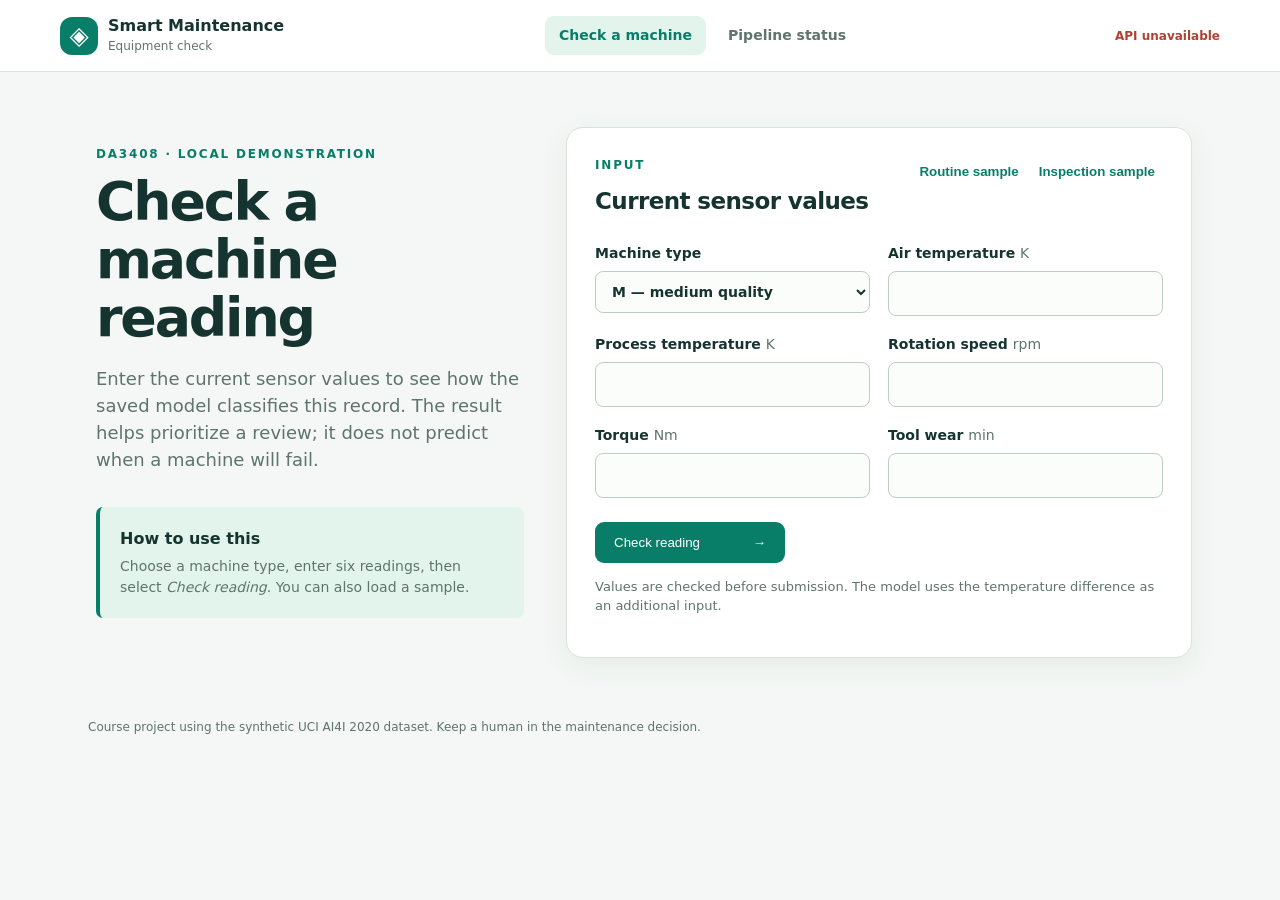
==== ui/index.html @ 77b2cf8d "Serve model with API and separate UI" ====
<!doctype html>
<html lang="en"><head><meta charset="utf-8"><meta name="viewport" content="width=device-width,initial-scale=1"><title>Smart Maintenance Monitor</title><link rel="stylesheet" href="style.css"></head>
<body><header class="topbar"><div class="brand"><span class="mark">◈</span><div><strong>Smart Maintenance</strong><small>Equipment check</small></div></div><nav><a class="active" href="index.html">Check a machine</a><a href="pipeline.html">Pipeline status</a></nav><span id="service" class="service">Checking services…</span></header>
<main class="layout"><section class="intro"><p class="eyebrow">DA3408 · LOCAL DEMONSTRATION</p><h1>Check a machine reading</h1><p>Enter the current sensor values to see how the saved model classifies this record. The result helps prioritize a review; it does not predict when a machine will fail.</p><div class="fact"><strong>How to use this</strong><span>Choose a machine type, enter six readings, then select <em>Check reading</em>. You can also load a sample.</span></div></section>
<section class="panel"><div class="panelhead"><div><p class="eyebrow">INPUT</p><h2>Current sensor values</h2></div><div class="sample-actions"><button class="textbutton" id="sample" type="button">Routine sample</button><button class="textbutton" id="alert-sample" type="button">Inspection sample</button></div></div><form id="form"><div class="fields"><label>Machine type<select name="type" required><option value="L">L — low quality</option><option value="M" selected>M — medium quality</option><option value="H">H — high quality</option></select></label><label>Air temperature <span>K</span><input name="air_temperature_k" type="number" min="250" max="350" step="0.1" required></label><label>Process temperature <span>K</span><input name="process_temperature_k" type="number" min="250" max="400" step="0.1" required></label><label>Rotation speed <span>rpm</span><input name="rotational_speed_rpm" type="number" min="100" max="5000" step="1" required></label><label>Torque <span>Nm</span><input name="torque_nm" type="number" min="0" max="100" step="0.1" required></label><label>Tool wear <span>min</span><input name="tool_wear_min" type="number" min="0" max="300" step="1" required></label></div><button id="submit" class="primary" type="submit">Check reading <span>→</span></button><p class="hint">Values are checked before submission. The model uses the temperature difference as an additional input.</p></form></section>
<section id="result" class="result hidden" aria-live="polite"></section></main><footer>Course project using the synthetic UCI AI4I 2020 dataset. Keep a human in the maintenance decision.</footer><script src="app.js"></script></body></html>
---- ui/style.css ----
:root{--bg:#f4f7f5;--ink:#16342f;--muted:#5e746d;--line:#d7e3dc;--accent:#087e69;--accent2:#e3f4ed;--white:#fff;--warn:#b36912;--warnbg:#fff1d8}*{box-sizing:border-box}body{margin:0;background:var(--bg);color:var(--ink);font:16px/1.5 system-ui,-apple-system,BlinkMacSystemFont,"Segoe UI",sans-serif}.topbar{display:flex;align-items:center;gap:34px;justify-content:space-between;background:var(--white);border-bottom:1px solid var(--line);padding:16px max(28px,calc((100vw - 1160px)/2))}.brand{display:flex;align-items:center;gap:10px;min-width:230px}.mark{display:grid;place-items:center;width:38px;height:38px;border-radius:12px;background:#087e69;color:#fff;font-size:25px}.brand strong,.brand small{display:block;line-height:1.15}.brand small{color:var(--muted);font-size:12px;margin-top:4px}nav{display:flex;gap:8px}nav a{color:var(--muted);text-decoration:none;padding:9px 14px;border-radius:9px;font-weight:600;font-size:14px;white-space:nowrap}nav a.active,nav a:hover{background:var(--accent2);color:var(--accent)}.service{font-size:12px;font-weight:700;color:var(--muted);white-space:nowrap}.service.ready{color:var(--accent)}.service.down{color:#b04132}.layout,.pipeline-layout{max-width:1160px;margin:55px auto;padding:0 28px}.layout{display:grid;grid-template-columns:minmax(260px,.83fr) minmax(450px,1.17fr);gap:34px;align-items:start}.intro{padding:18px 8px}.eyebrow{font-size:12px;letter-spacing:.15em;font-weight:800;color:var(--accent);margin:0 0 10px}h1{font-size:clamp(34px,4.2vw,58px);line-height:1.08;letter-spacing:-.04em;margin:0 0 18px}h2{font-size:23px;letter-spacing:-.025em;margin:0}.intro>p:not(.eyebrow),.lead{color:var(--muted);font-size:18px;max-width:590px}.fact{margin-top:34px;background:var(--accent2);padding:20px;border-left:4px solid var(--accent);border-radius:7px}.fact strong,.fact span{display:block}.fact span{color:var(--muted);font-size:14px;margin-top:5px}.panel{background:var(--white);border:1px solid var(--line);border-radius:17px;padding:28px;box-shadow:0 8px 28px #204b3610}.panelhead{display:flex;align-items:start;justify-content:space-between;gap:15px;margin-bottom:24px}.textbutton{background:transparent;border:0;color:var(--accent);font-weight:700;cursor:pointer;padding:8px}.fields{display:grid;grid-template-columns:1fr 1fr;gap:18px}.fields label{font-size:14px;font-weight:700}.fields label span{font-weight:400;color:var(--muted)}input,select{display:block;width:100%;margin-top:7px;background:#fbfdfb;border:1px solid #becdc4;border-radius:8px;padding:11px 12px;font:inherit;color:var(--ink)}input:focus,select:focus{outline:3px solid #b9e6d4;border-color:var(--accent)}button.primary{border:0;border-radius:9px;background:var(--accent);color:white;font:700 15px inherit;cursor:pointer;padding:13px 19px;margin-top:24px;min-width:190px;text-align:left}button.primary span{float:right;margin-left:24px}button.primary:disabled{opacity:.55;cursor:wait}.hint{color:var(--muted);font-size:13px;margin-top:14px}.sample-actions{display:flex;gap:4px;flex-wrap:wrap;justify-content:end}.result{grid-column:2;background:#e4f4ed;border:1px solid #afd9c4;border-radius:15px;padding:25px}.result.alert{background:var(--warnbg);border-color:#e8c481}.result h2{margin:3px 0 5px}.result .score{font-size:43px;font-weight:800;line-height:1.1}.result p{margin:8px 0;color:#38574d}.result .meta{font-size:12px;color:var(--muted)}.result button{margin-top:10px;border:1px solid var(--line);background:#fff;border-radius:8px;padding:9px 12px;color:var(--ink);cursor:pointer}.hidden{display:none}footer{margin:60px auto 24px;max-width:1160px;padding:0 28px;color:var(--muted);font-size:12px}.pipeline-layout h1{font-size:48px}.pipeline-grid{display:grid;grid-template-columns:1fr 1fr;gap:25px;margin-top:28px}.notice{background:#edf5f0;color:#355f4b;padding:12px 14px;border-radius:8px;font-size:14px}.stages{display:grid;gap:11px;margin-top:19px}.stage{border:1px solid var(--line);border-radius:10px;padding:12px 14px;display:flex;align-items:center;justify-content:space-between;gap:10px}.stage strong{font-size:14px}.stage small{display:block;color:var(--muted)}.pill{background:#ddf3e7;color:#13704d;padding:4px 9px;border-radius:30px;font-size:12px;font-weight:800}.pill.missing{background:#fff0d4;color:#9c5f0b}.console{background:#132a27;color:#e9f9ee;border-radius:9px;white-space:pre-wrap;overflow:auto;max-height:240px;padding:16px;min-height:160px;font:12px/1.55 ui-monospace,SFMono-Regular,Consolas,monospace}@media(max-width:900px){.topbar{flex-wrap:wrap;gap:12px}.layout,.pipeline-grid{grid-template-columns:1fr}.layout{margin-top:32px}.intro{padding:0}.result{grid-column:1}}@media(max-width:540px){.topbar{padding:14px 18px}.service{width:100%}.layout,.pipeline-layout{padding:0 18px}.panel{padding:20px}.fields{grid-template-columns:1fr}h1{font-size:38px}nav a{padding:8px 10px}}
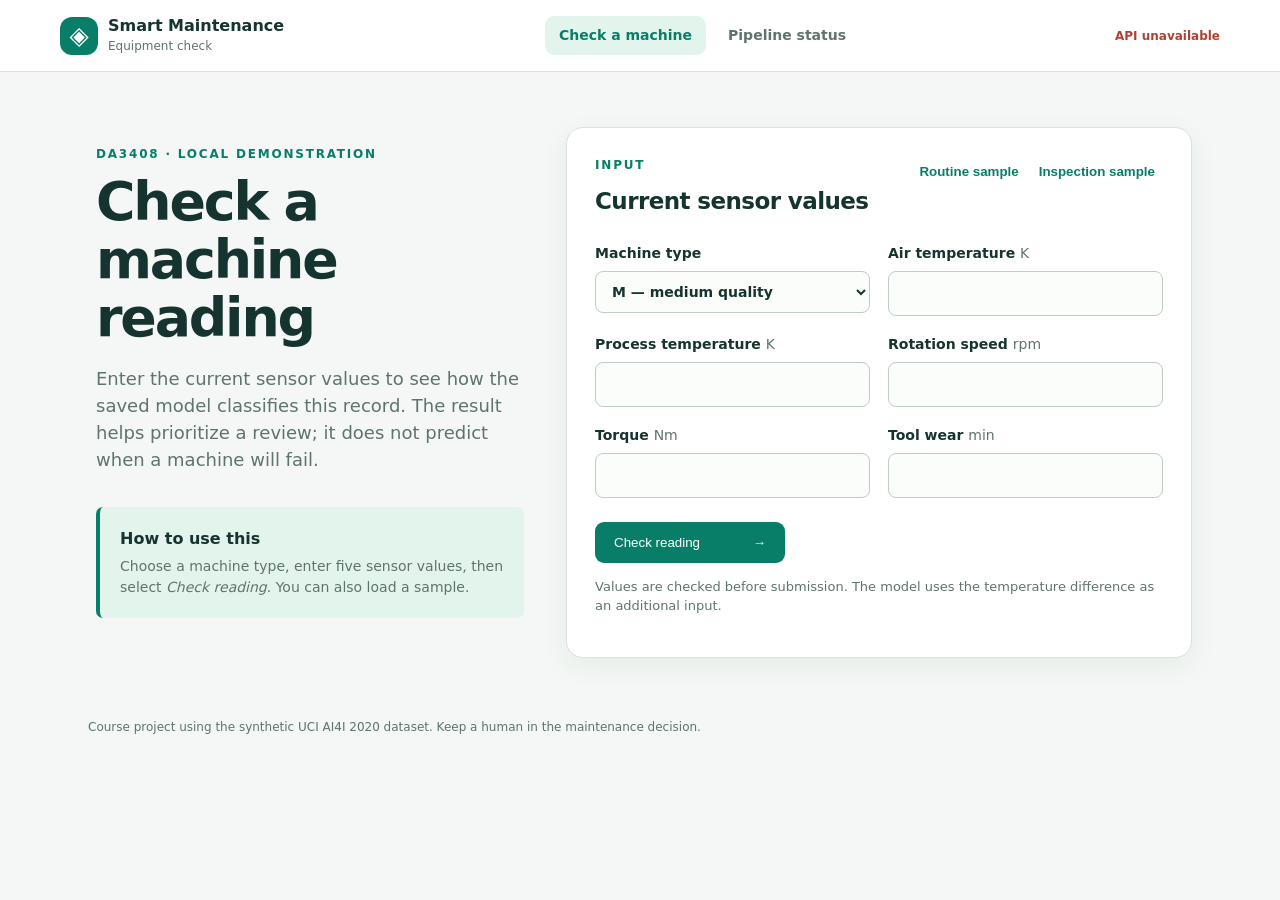
==== commit 91f9214f: "Finish UI acceptance and Mac backup restore record" ====
--- a/ui/index.html
+++ b/ui/index.html
@@ -1,6 +1,6 @@
 <!doctype html>
 <html lang="en"><head><meta charset="utf-8"><meta name="viewport" content="width=device-width,initial-scale=1"><title>Smart Maintenance Monitor</title><link rel="stylesheet" href="style.css"></head>
 <body><header class="topbar"><div class="brand"><span class="mark">◈</span><div><strong>Smart Maintenance</strong><small>Equipment check</small></div></div><nav><a class="active" href="index.html">Check a machine</a><a href="pipeline.html">Pipeline status</a></nav><span id="service" class="service">Checking services…</span></header>
-<main class="layout"><section class="intro"><p class="eyebrow">DA3408 · LOCAL DEMONSTRATION</p><h1>Check a machine reading</h1><p>Enter the current sensor values to see how the saved model classifies this record. The result helps prioritize a review; it does not predict when a machine will fail.</p><div class="fact"><strong>How to use this</strong><span>Choose a machine type, enter six readings, then select <em>Check reading</em>. You can also load a sample.</span></div></section>
+<main class="layout"><section class="intro"><p class="eyebrow">DA3408 · LOCAL DEMONSTRATION</p><h1>Check a machine reading</h1><p>Enter the current sensor values to see how the saved model classifies this record. The result helps prioritize a review; it does not predict when a machine will fail.</p><div class="fact"><strong>How to use this</strong><span>Choose a machine type, enter five sensor values, then select <em>Check reading</em>. You can also load a sample.</span></div></section>
 <section class="panel"><div class="panelhead"><div><p class="eyebrow">INPUT</p><h2>Current sensor values</h2></div><div class="sample-actions"><button class="textbutton" id="sample" type="button">Routine sample</button><button class="textbutton" id="alert-sample" type="button">Inspection sample</button></div></div><form id="form"><div class="fields"><label>Machine type<select name="type" required><option value="L">L — low quality</option><option value="M" selected>M — medium quality</option><option value="H">H — high quality</option></select></label><label>Air temperature <span>K</span><input name="air_temperature_k" type="number" min="250" max="350" step="0.1" required></label><label>Process temperature <span>K</span><input name="process_temperature_k" type="number" min="250" max="400" step="0.1" required></label><label>Rotation speed <span>rpm</span><input name="rotational_speed_rpm" type="number" min="100" max="5000" step="1" required></label><label>Torque <span>Nm</span><input name="torque_nm" type="number" min="0" max="100" step="0.1" required></label><label>Tool wear <span>min</span><input name="tool_wear_min" type="number" min="0" max="300" step="1" required></label></div><button id="submit" class="primary" type="submit">Check reading <span>→</span></button><p class="hint">Values are checked before submission. The model uses the temperature difference as an additional input.</p></form></section>
-<section id="result" class="result hidden" aria-live="polite"></section></main><footer>Course project using the synthetic UCI AI4I 2020 dataset. Keep a human in the maintenance decision.</footer><script src="app.js"></script></body></html>
+<section id="result" class="result hidden" aria-live="polite"></section></main><footer>Course project using the synthetic UCI AI4I 2020 dataset. Keep a human in the maintenance decision.</footer><script src="config.js"></script><script src="app.js"></script></body></html>
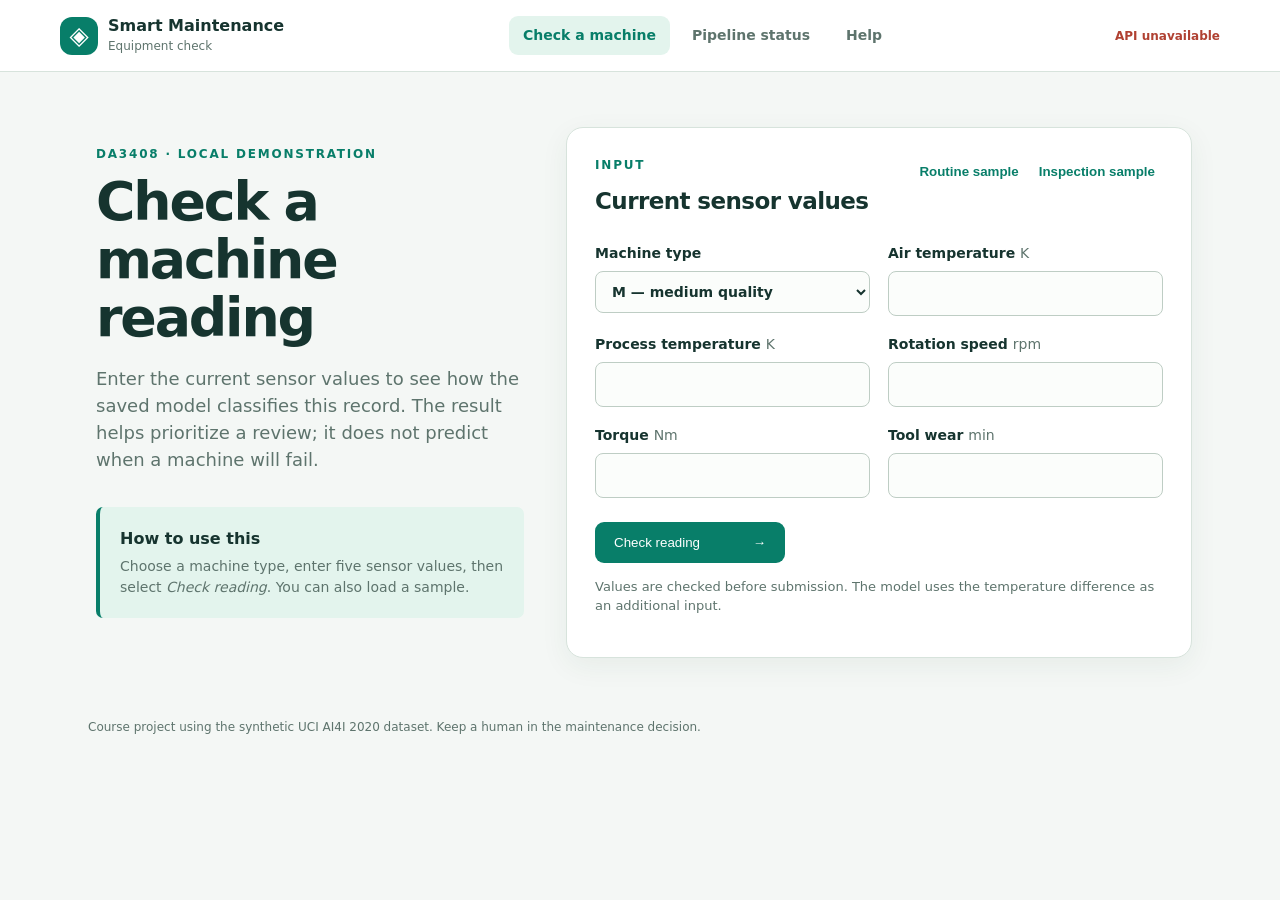
==== commit 92cf174f: "Add auditable local result archive and operator help" ====
--- a/ui/index.html
+++ b/ui/index.html
@@ -1,6 +1,6 @@
 <!doctype html>
 <html lang="en"><head><meta charset="utf-8"><meta name="viewport" content="width=device-width,initial-scale=1"><title>Smart Maintenance Monitor</title><link rel="stylesheet" href="style.css"></head>
-<body><header class="topbar"><div class="brand"><span class="mark">◈</span><div><strong>Smart Maintenance</strong><small>Equipment check</small></div></div><nav><a class="active" href="index.html">Check a machine</a><a href="pipeline.html">Pipeline status</a></nav><span id="service" class="service">Checking services…</span></header>
+<body><header class="topbar"><div class="brand"><span class="mark">◈</span><div><strong>Smart Maintenance</strong><small>Equipment check</small></div></div><nav><a class="active" href="index.html">Check a machine</a><a href="pipeline.html">Pipeline status</a><a href="manual.html">Help</a></nav><span id="service" class="service">Checking services…</span></header>
 <main class="layout"><section class="intro"><p class="eyebrow">DA3408 · LOCAL DEMONSTRATION</p><h1>Check a machine reading</h1><p>Enter the current sensor values to see how the saved model classifies this record. The result helps prioritize a review; it does not predict when a machine will fail.</p><div class="fact"><strong>How to use this</strong><span>Choose a machine type, enter five sensor values, then select <em>Check reading</em>. You can also load a sample.</span></div></section>
 <section class="panel"><div class="panelhead"><div><p class="eyebrow">INPUT</p><h2>Current sensor values</h2></div><div class="sample-actions"><button class="textbutton" id="sample" type="button">Routine sample</button><button class="textbutton" id="alert-sample" type="button">Inspection sample</button></div></div><form id="form"><div class="fields"><label>Machine type<select name="type" required><option value="L">L — low quality</option><option value="M" selected>M — medium quality</option><option value="H">H — high quality</option></select></label><label>Air temperature <span>K</span><input name="air_temperature_k" type="number" min="250" max="350" step="0.1" required></label><label>Process temperature <span>K</span><input name="process_temperature_k" type="number" min="250" max="400" step="0.1" required></label><label>Rotation speed <span>rpm</span><input name="rotational_speed_rpm" type="number" min="100" max="5000" step="1" required></label><label>Torque <span>Nm</span><input name="torque_nm" type="number" min="0" max="100" step="0.1" required></label><label>Tool wear <span>min</span><input name="tool_wear_min" type="number" min="0" max="300" step="1" required></label></div><button id="submit" class="primary" type="submit">Check reading <span>→</span></button><p class="hint">Values are checked before submission. The model uses the temperature difference as an additional input.</p></form></section>
 <section id="result" class="result hidden" aria-live="polite"></section></main><footer>Course project using the synthetic UCI AI4I 2020 dataset. Keep a human in the maintenance decision.</footer><script src="config.js"></script><script src="app.js"></script></body></html>
--- a/ui/style.css
+++ b/ui/style.css
@@ -1 +1,3 @@
 :root{--bg:#f4f7f5;--ink:#16342f;--muted:#5e746d;--line:#d7e3dc;--accent:#087e69;--accent2:#e3f4ed;--white:#fff;--warn:#b36912;--warnbg:#fff1d8}*{box-sizing:border-box}body{margin:0;background:var(--bg);color:var(--ink);font:16px/1.5 system-ui,-apple-system,BlinkMacSystemFont,"Segoe UI",sans-serif}.topbar{display:flex;align-items:center;gap:34px;justify-content:space-between;background:var(--white);border-bottom:1px solid var(--line);padding:16px max(28px,calc((100vw - 1160px)/2))}.brand{display:flex;align-items:center;gap:10px;min-width:230px}.mark{display:grid;place-items:center;width:38px;height:38px;border-radius:12px;background:#087e69;color:#fff;font-size:25px}.brand strong,.brand small{display:block;line-height:1.15}.brand small{color:var(--muted);font-size:12px;margin-top:4px}nav{display:flex;gap:8px}nav a{color:var(--muted);text-decoration:none;padding:9px 14px;border-radius:9px;font-weight:600;font-size:14px;white-space:nowrap}nav a.active,nav a:hover{background:var(--accent2);color:var(--accent)}.service{font-size:12px;font-weight:700;color:var(--muted);white-space:nowrap}.service.ready{color:var(--accent)}.service.down{color:#b04132}.layout,.pipeline-layout{max-width:1160px;margin:55px auto;padding:0 28px}.layout{display:grid;grid-template-columns:minmax(260px,.83fr) minmax(450px,1.17fr);gap:34px;align-items:start}.intro{padding:18px 8px}.eyebrow{font-size:12px;letter-spacing:.15em;font-weight:800;color:var(--accent);margin:0 0 10px}h1{font-size:clamp(34px,4.2vw,58px);line-height:1.08;letter-spacing:-.04em;margin:0 0 18px}h2{font-size:23px;letter-spacing:-.025em;margin:0}.intro>p:not(.eyebrow),.lead{color:var(--muted);font-size:18px;max-width:590px}.fact{margin-top:34px;background:var(--accent2);padding:20px;border-left:4px solid var(--accent);border-radius:7px}.fact strong,.fact span{display:block}.fact span{color:var(--muted);font-size:14px;margin-top:5px}.panel{background:var(--white);border:1px solid var(--line);border-radius:17px;padding:28px;box-shadow:0 8px 28px #204b3610}.panelhead{display:flex;align-items:start;justify-content:space-between;gap:15px;margin-bottom:24px}.textbutton{background:transparent;border:0;color:var(--accent);font-weight:700;cursor:pointer;padding:8px}.fields{display:grid;grid-template-columns:1fr 1fr;gap:18px}.fields label{font-size:14px;font-weight:700}.fields label span{font-weight:400;color:var(--muted)}input,select{display:block;width:100%;margin-top:7px;background:#fbfdfb;border:1px solid #becdc4;border-radius:8px;padding:11px 12px;font:inherit;color:var(--ink)}input:focus,select:focus{outline:3px solid #b9e6d4;border-color:var(--accent)}button.primary{border:0;border-radius:9px;background:var(--accent);color:white;font:700 15px inherit;cursor:pointer;padding:13px 19px;margin-top:24px;min-width:190px;text-align:left}button.primary span{float:right;margin-left:24px}button.primary:disabled{opacity:.55;cursor:wait}.hint{color:var(--muted);font-size:13px;margin-top:14px}.sample-actions{display:flex;gap:4px;flex-wrap:wrap;justify-content:end}.result{grid-column:2;background:#e4f4ed;border:1px solid #afd9c4;border-radius:15px;padding:25px}.result.alert{background:var(--warnbg);border-color:#e8c481}.result h2{margin:3px 0 5px}.result .score{font-size:43px;font-weight:800;line-height:1.1}.result p{margin:8px 0;color:#38574d}.result .meta{font-size:12px;color:var(--muted)}.result button{margin-top:10px;border:1px solid var(--line);background:#fff;border-radius:8px;padding:9px 12px;color:var(--ink);cursor:pointer}.hidden{display:none}footer{margin:60px auto 24px;max-width:1160px;padding:0 28px;color:var(--muted);font-size:12px}.pipeline-layout h1{font-size:48px}.pipeline-grid{display:grid;grid-template-columns:1fr 1fr;gap:25px;margin-top:28px}.notice{background:#edf5f0;color:#355f4b;padding:12px 14px;border-radius:8px;font-size:14px}.stages{display:grid;gap:11px;margin-top:19px}.stage{border:1px solid var(--line);border-radius:10px;padding:12px 14px;display:flex;align-items:center;justify-content:space-between;gap:10px}.stage strong{font-size:14px}.stage small{display:block;color:var(--muted)}.pill{background:#ddf3e7;color:#13704d;padding:4px 9px;border-radius:30px;font-size:12px;font-weight:800}.pill.missing{background:#fff0d4;color:#9c5f0b}.console{background:#132a27;color:#e9f9ee;border-radius:9px;white-space:pre-wrap;overflow:auto;max-height:240px;padding:16px;min-height:160px;font:12px/1.55 ui-monospace,SFMono-Regular,Consolas,monospace}@media(max-width:900px){.topbar{flex-wrap:wrap;gap:12px}.layout,.pipeline-grid{grid-template-columns:1fr}.layout{margin-top:32px}.intro{padding:0}.result{grid-column:1}}@media(max-width:540px){.topbar{padding:14px 18px}.service{width:100%}.layout,.pipeline-layout{padding:0 18px}.panel{padding:20px}.fields{grid-template-columns:1fr}h1{font-size:38px}nav a{padding:8px 10px}}
+
+.notice { white-space: normal; overflow-wrap: anywhere; }
